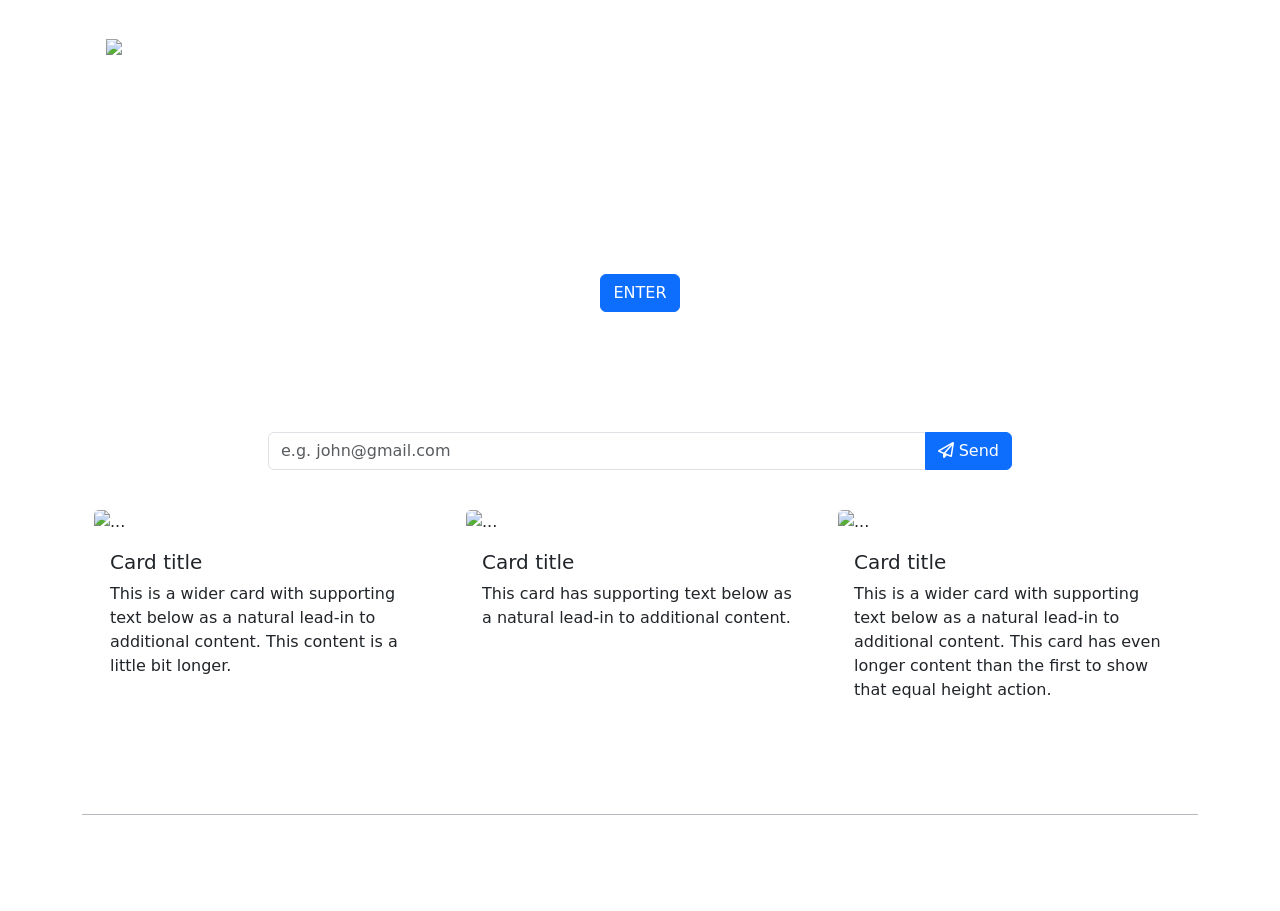
==== index.html @ 4162e0f7 "create index for website" ====
<!DOCTYPE html>
<html lang="en">
  <head>
    <meta charset="UTF-8" />
    <meta name="viewport" content="width=device-width, initial-scale=1.0" />
    <title>Document</title>
    <!-- Bootstrap Styles -->
    <link
      href="https://cdn.jsdelivr.net/npm/bootstrap@5.3.8/dist/css/bootstrap.min.css"
      rel="stylesheet"
      integrity="sha384-sRIl4kxILFvY47J16cr9ZwB07vP4J8+LH7qKQnuqkuIAvNWLzeN8tE5YBujZqJLB"
      crossorigin="anonymous"
    />

    <!-- 5. Import Custom Stylesheet -->
    <link rel="stylesheet" href="styles/styles.css" />

    <!-- Use FontAwesome Icons -->
    <link
      rel="stylesheet"
      href="https://cdnjs.cloudflare.com/ajax/libs/font-awesome/6.6.0/css/all.min.css"
      integrity="sha512-Kc323vGBEqzTmouAECnVceyQqyqdsSiqLQISBL29aUW4U/M7pSPA/gEUZQqv1cwx4OnYxTxve5UMg5GT6L4JJg=="
      crossorigin="anonymous"
      referrerpolicy="no-referrer"
    />
  </head>
  <body>
    <!-- This is where all the HTML tags reside -->

    <!-- 1. Container for site main nav and header (hero) -->
    <div class="container min-vh-75 p-4 fw-lighter">
      <!-- Navbar -->
      <!-- sm(higher tolerance) to xxl(lower tolerance) to react to view changes  -->
      <nav class="navbar navbar-expand-sm navbar-dark">
        <div class="container-fluid">
          <a class="navbar-brand" href="#">
            <!-- Site logo here -->
            <img src="img/logo-small.png" alt="Company Logo" />
          </a>
          <button
            class="navbar-toggler"
            type="button"
            data-bs-toggle="collapse"
            data-bs-target="#navbarNav"
            aria-controls="navbarNav"
            aria-expanded="false"
            aria-label="Toggle navigation"
          >
            <span class="navbar-toggler-icon"></span>
          </button>
          <div class="collapse navbar-collapse" id="navbarNav">
            <ul class="navbar-nav ms-auto">
              <li class="nav-item">
                <a
                  class="nav-link active text-nowrap"
                  aria-current="page"
                  href="#"
                  >Home</a
                >
              </li>
              <li class="nav-item">
                <a class="nav-link text-nowrap" href="#">About</a>
              </li>
              <li class="nav-item">
                <a class="nav-link text-nowrap" href="#">Contact</a>
              </li>
              <li class="nav-item">
                <a class="nav-link text-nowrap" href="#">Sign-in/Login</a>
              </li>
            </ul>
          </div>
        </div>
      </nav>

      <!-- Hero -->
      <header
        class="herobanner rounded-4 text-center mt-4 pt-2 pb-2 d-flex flex-column align-items-center justify-content-center"
      >
        <h1 class="display-1 text-white fw-lighter shadow-effects">
          Sole Runner
        </h1>

        <h4
          class="display-6 text-white fw-lighter shadow-effects text-uppercase"
        >
          Autumn Gear
        </h4>

        <a
          href="#"
          class="btn btn-primary btn-primary-shadow text-uppercase fw-light"
          >Enter</a
        >
      </header>
    </div>

    <!-- 2. Container for the newsletter form -->
    <div class="container mt-5">
      <!-- Set up the CTA to subcribe to the newsletter -->
      <div class="d-flex flex-column">
        <div class="col-md-8 mx-auto">
          <!-- Title -->
          <div class="text-white text-center fw-light pt-2 pb-2">
            Subscribe to our Newsletter:
          </div>
          <!-- Form to submit to subcribe to newsletter -->
          <form action="https//end-point-url.com" method="post">
            <!-- Input group to send email address -->
            <div class="input-group mb-3">
              <input
                type="text"
                class="form-control"
                placeholder="e.g. john@gmail.com"
                aria-label="Recipient’s email"
                aria-describedby="text-input"
              />
              <button class="btn btn-primary" type="button" id="button-addon2">
                <i class="fa-regular fa-paper-plane"></i>
                Send
              </button>
            </div>
          </form>
        </div>
      </div>
    </div>

    <!-- 3. Container for the card group -->
    <div class="container my-4">
      <div class="row row-cols-1 row-cols-md-3 g-4 mx-auto homepage-card">
        <div class="col">
          <div class="card h-100 border-0">
            <img src="img/comfort.jpg" class="card-img-top" alt="..." />
            <div class="card-body">
              <h5 class="card-title">Card title</h5>
              <p class="card-text">
                This is a wider card with supporting text below as a natural
                lead-in to additional content. This content is a little bit
                longer.
              </p>
            </div>
          </div>
        </div>
        <div class="col">
          <div class="card h-100 border-0">
            <img src="img/performance.jpg" class="card-img-top" alt="..." />
            <div class="card-body">
              <h5 class="card-title">Card title</h5>
              <p class="card-text">
                This card has supporting text below as a natural lead-in to
                additional content.
              </p>
            </div>
          </div>
        </div>
        <div class="col">
          <div class="card h-100 border-0">
            <img src="img/outdoor.jpg" class="card-img-top" alt="..." />
            <div class="card-body">
              <h5 class="card-title">Card title</h5>
              <p class="card-text">
                This is a wider card with supporting text below as a natural
                lead-in to additional content. This card has even longer content
                than the first to show that equal height action.
              </p>
            </div>
          </div>
        </div>
      </div>
    </div>

    <!-- 4. Footer for copyright information -->
    <!--     
    <footer class="text-white fw-lighter text-center py-3 border-top border-secondary border-opacity-50 mx-4">
      <div>
        &copy; 2025 Copyright.
        <a href="#" class="text-decoration-none text-white">
          Airstream &trade;. All rights reserved.
        </a>
      </div>
    </footer>
    -->

    <!-- Custom footer -->
    <div class="container">
      <footer class="py-3 my-4">
        <ul class="nav justify-content-center border-bottom border-secondary border-opacity-50 pb-3 mb-3">
          <li class="nav-item">
            <a href="#" class="nav-link px-2 text-white fw-lighter">Home</a>
          </li>
          <li class="nav-item">
            <a href="#" class="nav-link px-2 text-white fw-lighter">About</a>
          </li>
          <li class="nav-item">
            <a href="#" class="nav-link px-2 text-white fw-lighter">Contact</a>
          </li>
          <li class="nav-item">
            <a href="#" class="nav-link px-2 text-white fw-lighter">Sign-up/Login</a>
          </li>
        </ul>
        <p class="text-center text-white fw-lighter">&copy; 2025 Airstream &trade;. All rights reserved.</p>
      </footer>
    </div>

    <!-- Bootstrap Javascript Library -->
    <script
      src="https://cdn.jsdelivr.net/npm/bootstrap@5.3.8/dist/js/bootstrap.bundle.min.js"
      integrity="sha384-FKyoEForCGlyvwx9Hj09JcYn3nv7wiPVlz7YYwJrWVcXK/BmnVDxM+D2scQbITxI"
      crossorigin="anonymous"
    ></script>
  </body>
</html>
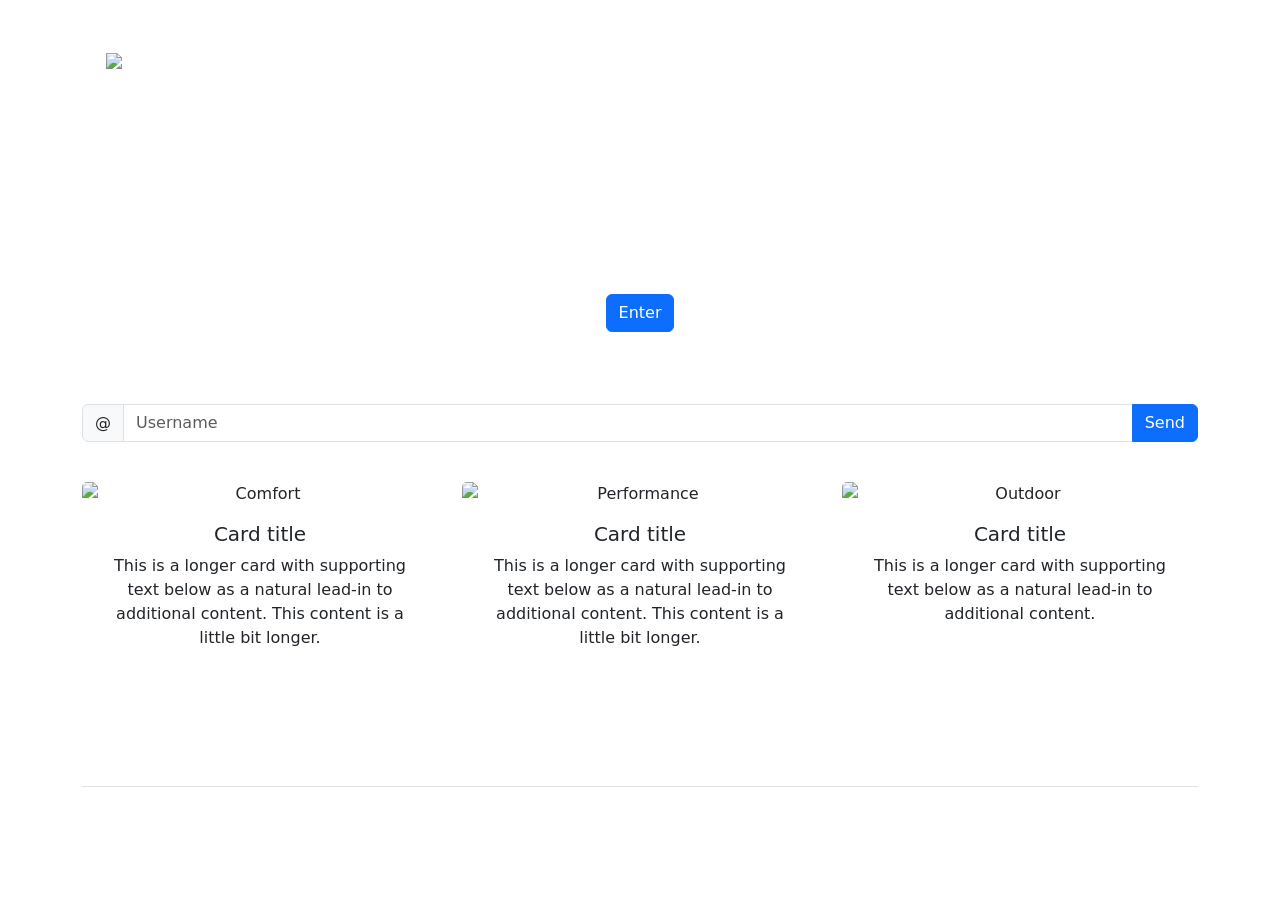
==== commit 25c08512: "update homepage" ====
--- a/index.html
+++ b/index.html
@@ -1,211 +1,161 @@
 <!DOCTYPE html>
 <html lang="en">
-  <head>
-    <meta charset="UTF-8" />
-    <meta name="viewport" content="width=device-width, initial-scale=1.0" />
-    <title>Document</title>
-    <!-- Bootstrap Styles -->
-    <link
-      href="https://cdn.jsdelivr.net/npm/bootstrap@5.3.8/dist/css/bootstrap.min.css"
-      rel="stylesheet"
-      integrity="sha384-sRIl4kxILFvY47J16cr9ZwB07vP4J8+LH7qKQnuqkuIAvNWLzeN8tE5YBujZqJLB"
-      crossorigin="anonymous"
-    />
 
-    <!-- 5. Import Custom Stylesheet -->
-    <link rel="stylesheet" href="styles/styles.css" />
+<head>
+  <meta charset="UTF-8" />
+  <meta name="viewport" content="width=device-width, initial-scale=1.0" />
+  <title>Airstream</title>
 
-    <!-- Use FontAwesome Icons -->
-    <link
-      rel="stylesheet"
-      href="https://cdnjs.cloudflare.com/ajax/libs/font-awesome/6.6.0/css/all.min.css"
-      integrity="sha512-Kc323vGBEqzTmouAECnVceyQqyqdsSiqLQISBL29aUW4U/M7pSPA/gEUZQqv1cwx4OnYxTxve5UMg5GT6L4JJg=="
-      crossorigin="anonymous"
-      referrerpolicy="no-referrer"
-    />
-  </head>
-  <body>
-    <!-- This is where all the HTML tags reside -->
+  <!-- Import Bootstrap 5's utility classes and components via its CDN -->
+  <link href="https://cdn.jsdelivr.net/npm/bootstrap@5.3.8/dist/css/bootstrap.min.css" rel="stylesheet"
+    integrity="sha384-sRIl4kxILFvY47J16cr9ZwB07vP4J8+LH7qKQnuqkuIAvNWLzeN8tE5YBujZqJLB" crossorigin="anonymous">
 
-    <!-- 1. Container for site main nav and header (hero) -->
-    <div class="container min-vh-75 p-4 fw-lighter">
-      <!-- Navbar -->
-      <!-- sm(higher tolerance) to xxl(lower tolerance) to react to view changes  -->
-      <nav class="navbar navbar-expand-sm navbar-dark">
-        <div class="container-fluid">
-          <a class="navbar-brand" href="#">
-            <!-- Site logo here -->
-            <img src="img/logo-small.png" alt="Company Logo" />
-          </a>
-          <button
-            class="navbar-toggler"
-            type="button"
-            data-bs-toggle="collapse"
-            data-bs-target="#navbarNav"
-            aria-controls="navbarNav"
-            aria-expanded="false"
-            aria-label="Toggle navigation"
-          >
+  <!-- Import fonts awesome stylesheet -->
+  <link rel="stylesheet" href="https://cdnjs.cloudflare.com/ajax/libs/font-awesome/6.6.0/css/all.min.css"
+    integrity="sha512-Kc323vGBEqzTmouAECnVceyQqyqdsSiqLQISBL29aUW4U/M7pSPA/gEUZQqv1cwx4OnYxTxve5UMg5GT6L4JJg=="
+    crossorigin="anonymous" referrerpolicy="no-referrer" />
+
+  <!-- Import custom stylesheet -->
+  <link rel="stylesheet" href="./styles/styles.css">
+
+</head>
+
+<body>
+
+  <!-- Container hosting the site main navigation, and header (aka "hero") Section -->
+  <div class="container min-vh-75 p-4 fw-lighter">
+    <!-- TODO Navbar -->
+    <nav class="navbar navbar-expand-lg navbar-dark">
+      <div class="container-fluid">
+        <a class="navbar-brand" href="#">
+          <!-- TODO Site Logo here -->
+          <img src="./img/logo-small.png" alt="Company Logo">
+          <button class="navbar-toggler" type="button" data-bs-toggle="collapse"
+            data-bs-target="#navbarSupportedContent" aria-controls="navbarSupportedContent" aria-expanded="false"
+            aria-label="Toggle navigation">
             <span class="navbar-toggler-icon"></span>
           </button>
-          <div class="collapse navbar-collapse" id="navbarNav">
+          <div class="collapse navbar-collapse" id="navbarSupportedContent">
             <ul class="navbar-nav ms-auto">
               <li class="nav-item">
-                <a
-                  class="nav-link active text-nowrap"
-                  aria-current="page"
-                  href="#"
-                  >Home</a
-                >
+                <a class="nav-link active" aria-current="page" href="./index.html">Home</a>
               </li>
               <li class="nav-item">
-                <a class="nav-link text-nowrap" href="#">About</a>
+                <a class="nav-link" href="#">About</a>
               </li>
               <li class="nav-item">
-                <a class="nav-link text-nowrap" href="#">Contact</a>
+                <a class="nav-link" href="./contact.html">Contact</a>
               </li>
               <li class="nav-item">
-                <a class="nav-link text-nowrap" href="#">Sign-in/Login</a>
+                <a class="nav-link" href="#">Sign-In/Login</a>
               </li>
             </ul>
           </div>
-        </div>
-      </nav>
 
-      <!-- Hero -->
-      <header
-        class="herobanner rounded-4 text-center mt-4 pt-2 pb-2 d-flex flex-column align-items-center justify-content-center"
-      >
-        <h1 class="display-1 text-white fw-lighter shadow-effects">
-          Sole Runner
-        </h1>
+          </li>
+          </li>
+          </ul>
+      </div>
+  </div>
+  </nav>
+  <!-- TODO Header (Hero Banner)-->
+  <header class="herobanner rounded-4 text-center d-flex flex-column align-items-center justify-content-center ">
 
-        <h4
-          class="display-6 text-white fw-lighter shadow-effects text-uppercase"
-        >
-          Autumn Gear
-        </h4>
+    <!-- TODO Header 1 title -->
+    <h1 class="display-1 text-white shadow-effects fw-lighter">Sole Runner </h1>
 
-        <a
-          href="#"
-          class="btn btn-primary btn-primary-shadow text-uppercase fw-light"
-          >Enter</a
-        >
-      </header>
-    </div>
+    <!-- TODO Subheader 4 -->
+    <h4 class="display-6 text-white fw-lighter shadow-effects text-uppercase">Autumn Gear</h4>
 
-    <!-- 2. Container for the newsletter form -->
-    <div class="container mt-5">
-      <!-- Set up the CTA to subcribe to the newsletter -->
+
+    <!-- TODO Link -->
+    <a class="btn btn-primary" href=""">Enter</a>
+  </div>
+
+  <!-- Container hosting the newsletter form -->
+   <div class=" container mt-5">
+      <!-- TODO Setup CTA to subscribe to newsletter -->
       <div class="d-flex flex-column">
-        <div class="col-md-8 mx-auto">
-          <!-- Title -->
-          <div class="text-white text-center fw-light pt-2 pb-2">
+
+        <div class="col-md-8-mx-auto">
+
+          <!-- TODO Title -->
+          <div class="text-white fw-lighte text-center">
             Subscribe to our Newsletter:
           </div>
-          <!-- Form to submit to subcribe to newsletter -->
-          <form action="https//end-point-url.com" method="post">
-            <!-- Input group to send email address -->
-            <div class="input-group mb-3">
-              <input
-                type="text"
-                class="form-control"
-                placeholder="e.g. john@gmail.com"
-                aria-label="Recipient’s email"
-                aria-describedby="text-input"
-              />
-              <button class="btn btn-primary" type="button" id="button-addon2">
-                <i class="fa-regular fa-paper-plane"></i>
-                Send
-              </button>
+          <!-- TODO Form to submit the newsletter -->
+          <div class="input-group mb-3">
+            <span class="input-group-text" id="basic-addon1">@</span>
+            <input type="text" class="form-control" placeholder="Username" aria-label="Username"
+              aria-describedby="basic-addon1">
+            <button class="btn btn-primary" type="submit">Send</button>
+          </div>
+          <!-- Footer hosting copyright information -->
+
+          <!-- Import Bootstrap 5's javascript library via its CDN -->
+          <script src=" https://cdn.jsdelivr.net/npm/bootstrap@5.3.8/dist/js/bootstrap.bundle.min.js"
+            integrity="sha384-FKyoEForCGlyvwx9Hj09JcYn3nv7wiPVlz7YYwJrWVcXK/BmnVDxM+D2scQbITxI" crossorigin="anonymous">
+            </script>
+          <diff class="container">
+            <div class="row row-cols-1 row-cols-md-3 g-4">
+              <div class="col">
+                <div class="card h-100 border-0">
+                  <img src="./img/comfort.jpg" class="card-img-top" alt="Comfort">
+                  <div class="card-body">
+                    <h5 class="card-title">Card title</h5>
+                    <p class="card-text">
+                      This is a longer card with supporting text below as a natural lead-in to additional content.
+                      This content is a little bit longer.
+                    </p>
+                  </div>
+                </div>
+              </div>
+
+              <div class="col">
+                <div class="card h-100 border-0">
+                  <img src="./img/performance.jpg" class="card-img-top" alt="Performance">
+                  <div class="card-body">
+                    <h5 class="card-title">Card title</h5>
+                    <p class="card-text">
+                      This is a longer card with supporting text below as a natural lead-in to additional content.
+                      This content is a little bit longer.
+                    </p>
+                  </div>
+                </div>
+              </div>
+
+              <div class="col">
+                <div class="card h-100 border-0">
+                  <img src="./img/outdoor.jpg" class="card-img-top" alt="Outdoor">
+                  <div class="card-body">
+                    <h5 class="card-title">Card title</h5>
+                    <p class="card-text">
+                      This is a longer card with supporting text below as a natural lead-in to additional content.
+                    </p>
+                  </div>
+                </div>
+              </div>
+
             </div>
-          </form>
         </div>
       </div>
-    </div>
+      </div>
+      </div>
+      </diff>
+</body>
+<div class="container">
+  <footer class="py-3 my-4">
+    <ul class="nav justify-content-center border-bottom pb-3 mb-3">
+      <li class="nav-item"><a href="./index.html" class="nav-link px-2 fw-lighter text-white">Home</a></li>
+      <li class="nav-item" <li class="nav-item"><a href="#" class="nav-link px-2 fw-lighter text-white">Features</a>
+      </li>
+      <li class="nav-item" <li class="nav-item"><a href="#" class="nav-link px-2 fw-lighter text-white">Pricing</a></li>
+      <li class="nav-item" <li class="nav-item"><a href="#" class="nav-link px-2 fw-lighter text-white">FAQs</a></li>
+      <li class="nav-item" <li class="nav-item"><a href="#" class="nav-link px-2 fw-lighter text-white">About</a></li>
+      <li class="nav-item" </ul>
+        <p class="text-center fw-lighter text-white">&copy; Airstream & Trade;. All rights reserved</p>
+  </footer>
 
-    <!-- 3. Container for the card group -->
-    <div class="container my-4">
-      <div class="row row-cols-1 row-cols-md-3 g-4 mx-auto homepage-card">
-        <div class="col">
-          <div class="card h-100 border-0">
-            <img src="img/comfort.jpg" class="card-img-top" alt="..." />
-            <div class="card-body">
-              <h5 class="card-title">Card title</h5>
-              <p class="card-text">
-                This is a wider card with supporting text below as a natural
-                lead-in to additional content. This content is a little bit
-                longer.
-              </p>
-            </div>
-          </div>
-        </div>
-        <div class="col">
-          <div class="card h-100 border-0">
-            <img src="img/performance.jpg" class="card-img-top" alt="..." />
-            <div class="card-body">
-              <h5 class="card-title">Card title</h5>
-              <p class="card-text">
-                This card has supporting text below as a natural lead-in to
-                additional content.
-              </p>
-            </div>
-          </div>
-        </div>
-        <div class="col">
-          <div class="card h-100 border-0">
-            <img src="img/outdoor.jpg" class="card-img-top" alt="..." />
-            <div class="card-body">
-              <h5 class="card-title">Card title</h5>
-              <p class="card-text">
-                This is a wider card with supporting text below as a natural
-                lead-in to additional content. This card has even longer content
-                than the first to show that equal height action.
-              </p>
-            </div>
-          </div>
-        </div>
-      </div>
-    </div>
+</div>
 
-    <!-- 4. Footer for copyright information -->
-    <!--     
-    <footer class="text-white fw-lighter text-center py-3 border-top border-secondary border-opacity-50 mx-4">
-      <div>
-        &copy; 2025 Copyright.
-        <a href="#" class="text-decoration-none text-white">
-          Airstream &trade;. All rights reserved.
-        </a>
-      </div>
-    </footer>
-    -->
-
-    <!-- Custom footer -->
-    <div class="container">
-      <footer class="py-3 my-4">
-        <ul class="nav justify-content-center border-bottom border-secondary border-opacity-50 pb-3 mb-3">
-          <li class="nav-item">
-            <a href="#" class="nav-link px-2 text-white fw-lighter">Home</a>
-          </li>
-          <li class="nav-item">
-            <a href="#" class="nav-link px-2 text-white fw-lighter">About</a>
-          </li>
-          <li class="nav-item">
-            <a href="#" class="nav-link px-2 text-white fw-lighter">Contact</a>
-          </li>
-          <li class="nav-item">
-            <a href="#" class="nav-link px-2 text-white fw-lighter">Sign-up/Login</a>
-          </li>
-        </ul>
-        <p class="text-center text-white fw-lighter">&copy; 2025 Airstream &trade;. All rights reserved.</p>
-      </footer>
-    </div>
-
-    <!-- Bootstrap Javascript Library -->
-    <script
-      src="https://cdn.jsdelivr.net/npm/bootstrap@5.3.8/dist/js/bootstrap.bundle.min.js"
-      integrity="sha384-FKyoEForCGlyvwx9Hj09JcYn3nv7wiPVlz7YYwJrWVcXK/BmnVDxM+D2scQbITxI"
-      crossorigin="anonymous"
-    ></script>
-  </body>
-</html>
+</html>
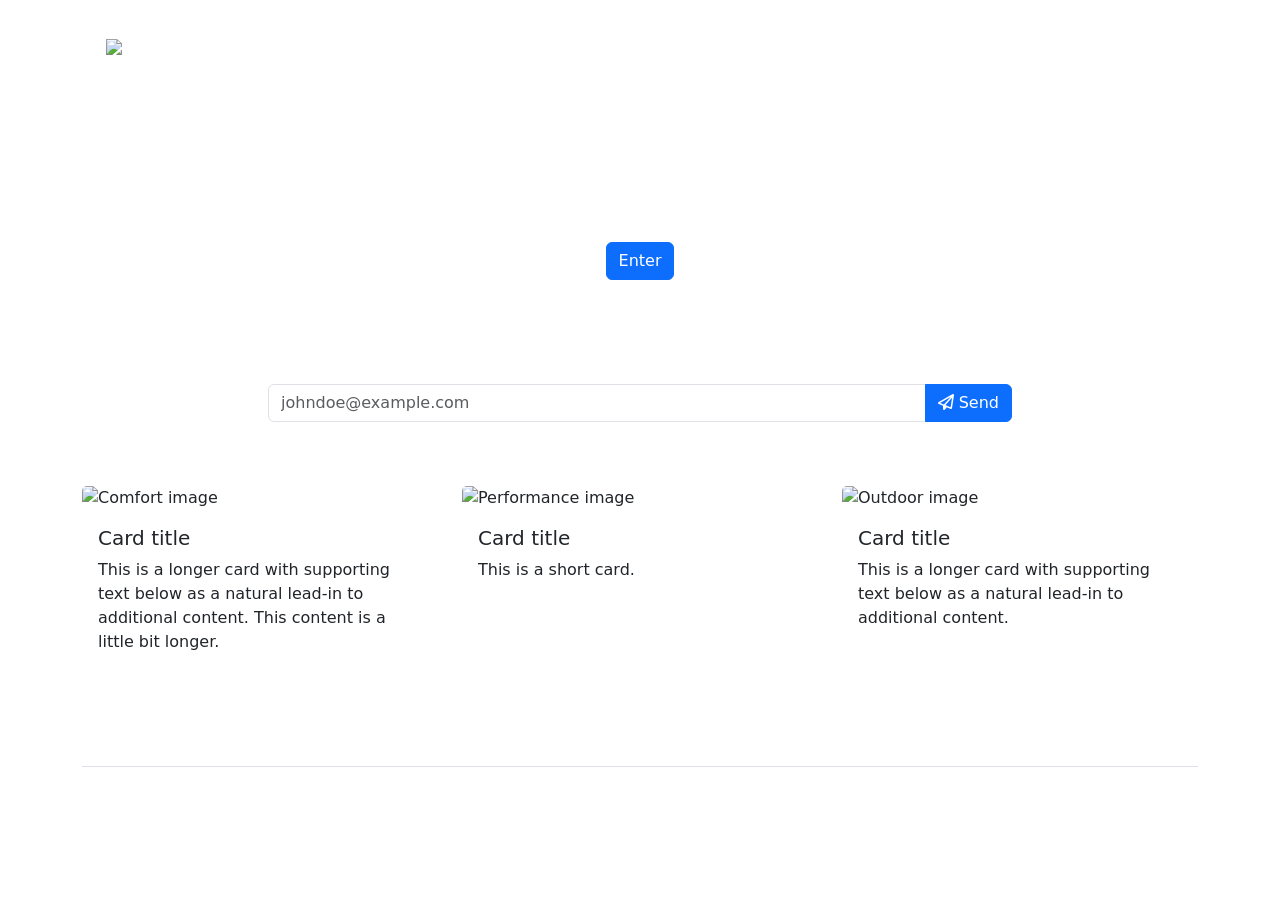
==== commit ecd21ab2: "update homepage" ====
--- a/index.html
+++ b/index.html
@@ -1,38 +1,49 @@
-<!DOCTYPE html>
+<!doctype html>
 <html lang="en">
+  <head>
+    <meta charset="UTF-8" />
+    <meta name="viewport" content="width=device-width, initial-scale=1.0" />
+    <title>Airstream</title>
 
-<head>
-  <meta charset="UTF-8" />
-  <meta name="viewport" content="width=device-width, initial-scale=1.0" />
-  <title>Airstream</title>
+    <!-- Import Bootstrap 5's utility classes and components via its CDN -->
+    <link
+      href="https://cdn.jsdelivr.net/npm/bootstrap@5.3.8/dist/css/bootstrap.min.css"
+      rel="stylesheet"
+      integrity="sha384-sRIl4kxILFvY47J16cr9ZwB07vP4J8+LH7qKQnuqkuIAvNWLzeN8tE5YBujZqJLB"
+      crossorigin="anonymous"
+    />
 
-  <!-- Import Bootstrap 5's utility classes and components via its CDN -->
-  <link href="https://cdn.jsdelivr.net/npm/bootstrap@5.3.8/dist/css/bootstrap.min.css" rel="stylesheet"
-    integrity="sha384-sRIl4kxILFvY47J16cr9ZwB07vP4J8+LH7qKQnuqkuIAvNWLzeN8tE5YBujZqJLB" crossorigin="anonymous">
+    <!-- Import fonts awesome stylesheet -->
+    <link
+      rel="stylesheet"
+      href="https://cdnjs.cloudflare.com/ajax/libs/font-awesome/6.6.0/css/all.min.css"
+      integrity="sha512-Kc323vGBEqzTmouAECnVceyQqyqdsSiqLQISBL29aUW4U/M7pSPA/gEUZQqv1cwx4OnYxTxve5UMg5GT6L4JJg=="
+      crossorigin="anonymous"
+      referrerpolicy="no-referrer"
+    />
 
-  <!-- Import fonts awesome stylesheet -->
-  <link rel="stylesheet" href="https://cdnjs.cloudflare.com/ajax/libs/font-awesome/6.6.0/css/all.min.css"
-    integrity="sha512-Kc323vGBEqzTmouAECnVceyQqyqdsSiqLQISBL29aUW4U/M7pSPA/gEUZQqv1cwx4OnYxTxve5UMg5GT6L4JJg=="
-    crossorigin="anonymous" referrerpolicy="no-referrer" />
-
-  <!-- Import custom stylesheet -->
-  <link rel="stylesheet" href="./styles/styles.css">
-
-</head>
-
-<body>
-
-  <!-- Container hosting the site main navigation, and header (aka "hero") Section -->
-  <div class="container min-vh-75 p-4 fw-lighter">
-    <!-- TODO Navbar -->
-    <nav class="navbar navbar-expand-lg navbar-dark">
-      <div class="container-fluid">
-        <a class="navbar-brand" href="#">
-          <!-- TODO Site Logo here -->
-          <img src="./img/logo-small.png" alt="Company Logo">
-          <button class="navbar-toggler" type="button" data-bs-toggle="collapse"
-            data-bs-target="#navbarSupportedContent" aria-controls="navbarSupportedContent" aria-expanded="false"
-            aria-label="Toggle navigation">
+    <!-- Import custom stylesheet -->
+    <link rel="stylesheet" href="./styles/styles.css" />
+  </head>
+  <body>
+    <!-- Container hosting the site main navigation, and header (aka "hero") Section -->
+    <div class="container min-vh-75 p-4 fw-lighter">
+      <!-- TODO Navbar -->
+      <nav class="navbar navbar-expand-sm navbar-dark">
+        <div class="container-fluid">
+          <a class="navbar-brand" href="#">
+            <!-- TODO Site Logo here -->
+            <img src="./img/logo-small.png" alt="Company Logo" />
+          </a>
+          <button
+            class="navbar-toggler"
+            type="button"
+            data-bs-toggle="collapse"
+            data-bs-target="#navbarSupportedContent"
+            aria-controls="navbarSupportedContent"
+            aria-expanded="false"
+            aria-label="Toggle navigation"
+          >
             <span class="navbar-toggler-icon"></span>
           </button>
           <div class="collapse navbar-collapse" id="navbarSupportedContent">
@@ -47,115 +58,140 @@
                 <a class="nav-link" href="./contact.html">Contact</a>
               </li>
               <li class="nav-item">
-                <a class="nav-link" href="#">Sign-In/Login</a>
+                <a class="nav-link text-nowrap" href="#">Sign-in / Login</a>
               </li>
             </ul>
           </div>
+        </div>
+      </nav>
+      <!-- TODO Header (Hero banner) -->
+      <header
+        class="herobanner rounded-4 text-center d-flex flex-column align-items-center justify-content-center"
+      >
+        <!-- TODO Header 1 title -->
+        <h1 class="display-1 text-white shadow-effects fw-lighter">
+          Sole Runner
+        </h1>
 
-          </li>
-          </li>
-          </ul>
-      </div>
-  </div>
-  </nav>
-  <!-- TODO Header (Hero Banner)-->
-  <header class="herobanner rounded-4 text-center d-flex flex-column align-items-center justify-content-center ">
+        <!-- TODO Subheader 4 -->
+        <h4
+          class="display-6 text-white fw-lighter shadow-effects text-uppercase"
+        >
+          Autumn Gear
+        </h4>
 
-    <!-- TODO Header 1 title -->
-    <h1 class="display-1 text-white shadow-effects fw-lighter">Sole Runner </h1>
+        <!-- TODO Link -->
+        <a class="btn btn-primary btn-primary-shadow" href="">Enter</a>
+      </header>
+    </div>
 
-    <!-- TODO Subheader 4 -->
-    <h4 class="display-6 text-white fw-lighter shadow-effects text-uppercase">Autumn Gear</h4>
-
-
-    <!-- TODO Link -->
-    <a class="btn btn-primary" href=""">Enter</a>
-  </div>
-
-  <!-- Container hosting the newsletter form -->
-   <div class=" container mt-5">
+    <!-- Container hosting the newsletter form -->
+    <div class="container mt-5">
       <!-- TODO Setup CTA to subscribe to newsletter -->
       <div class="d-flex flex-column">
-
-        <div class="col-md-8-mx-auto">
-
+        <div class="col-md-8 mx-auto">
           <!-- TODO Title -->
-          <div class="text-white fw-lighte text-center">
+          <div class="text-white fw-lighter text-center mb-2">
             Subscribe to our Newsletter:
           </div>
-          <!-- TODO Form to submit the newsletter -->
+
+          <!-- TODO Form to submit the newsleter -->
           <div class="input-group mb-3">
-            <span class="input-group-text" id="basic-addon1">@</span>
-            <input type="text" class="form-control" placeholder="Username" aria-label="Username"
-              aria-describedby="basic-addon1">
-            <button class="btn btn-primary" type="submit">Send</button>
+            <input
+              type="text"
+              class="form-control"
+              placeholder="johndoe@example.com"
+              aria-label="Recipient’s username"
+              aria-describedby="basic-addon2"
+            />
+            <button class="btn btn-primary" id="basic-addon2">
+              <i class="fa-regular fa-paper-plane"></i>
+              Send
+            </button>
           </div>
-          <!-- Footer hosting copyright information -->
-
-          <!-- Import Bootstrap 5's javascript library via its CDN -->
-          <script src=" https://cdn.jsdelivr.net/npm/bootstrap@5.3.8/dist/js/bootstrap.bundle.min.js"
-            integrity="sha384-FKyoEForCGlyvwx9Hj09JcYn3nv7wiPVlz7YYwJrWVcXK/BmnVDxM+D2scQbITxI" crossorigin="anonymous">
-            </script>
-          <diff class="container">
-            <div class="row row-cols-1 row-cols-md-3 g-4">
-              <div class="col">
-                <div class="card h-100 border-0">
-                  <img src="./img/comfort.jpg" class="card-img-top" alt="Comfort">
-                  <div class="card-body">
-                    <h5 class="card-title">Card title</h5>
-                    <p class="card-text">
-                      This is a longer card with supporting text below as a natural lead-in to additional content.
-                      This content is a little bit longer.
-                    </p>
-                  </div>
-                </div>
-              </div>
-
-              <div class="col">
-                <div class="card h-100 border-0">
-                  <img src="./img/performance.jpg" class="card-img-top" alt="Performance">
-                  <div class="card-body">
-                    <h5 class="card-title">Card title</h5>
-                    <p class="card-text">
-                      This is a longer card with supporting text below as a natural lead-in to additional content.
-                      This content is a little bit longer.
-                    </p>
-                  </div>
-                </div>
-              </div>
-
-              <div class="col">
-                <div class="card h-100 border-0">
-                  <img src="./img/outdoor.jpg" class="card-img-top" alt="Outdoor">
-                  <div class="card-body">
-                    <h5 class="card-title">Card title</h5>
-                    <p class="card-text">
-                      This is a longer card with supporting text below as a natural lead-in to additional content.
-                    </p>
-                  </div>
-                </div>
-              </div>
-
-            </div>
         </div>
       </div>
+    </div>
+
+    <!-- Container hosting a card group component -->
+    <div class="container mt-5">
+      <div class="row row-cols-1 row-cols-md-3 g-4">
+        <div class="col">
+          <div class="card h-100 border-0">
+            <img
+              src="./img/comfort.jpg"
+              class="card-img-top"
+              alt="Comfort image"
+            />
+            <div class="card-body">
+              <h5 class="card-title">Card title</h5>
+              <p class="card-text">
+                This is a longer card with supporting text below as a natural
+                lead-in to additional content. This content is a little bit
+                longer.
+              </p>
+            </div>
+          </div>
+        </div>
+        <div class="col">
+          <div class="card h-100 border-0">
+            <img
+              src="./img/performance.jpg"
+              class="card-img-top"
+              alt="Performance image"
+            />
+            <div class="card-body">
+              <h5 class="card-title">Card title</h5>
+              <p class="card-text">This is a short card.</p>
+            </div>
+          </div>
+        </div>
+        <div class="col">
+          <div class="card h-100 border-0">
+            <img
+              src="./img/outdoor.jpg"
+              class="card-img-top"
+              alt="Outdoor image"
+            />
+            <div class="card-body">
+              <h5 class="card-title">Card title</h5>
+              <p class="card-text">
+                This is a longer card with supporting text below as a natural
+                lead-in to additional content.
+              </p>
+            </div>
+          </div>
+        </div>
       </div>
-      </div>
-      </diff>
-</body>
-<div class="container">
-  <footer class="py-3 my-4">
-    <ul class="nav justify-content-center border-bottom pb-3 mb-3">
-      <li class="nav-item"><a href="./index.html" class="nav-link px-2 fw-lighter text-white">Home</a></li>
-      <li class="nav-item" <li class="nav-item"><a href="#" class="nav-link px-2 fw-lighter text-white">Features</a>
-      </li>
-      <li class="nav-item" <li class="nav-item"><a href="#" class="nav-link px-2 fw-lighter text-white">Pricing</a></li>
-      <li class="nav-item" <li class="nav-item"><a href="#" class="nav-link px-2 fw-lighter text-white">FAQs</a></li>
-      <li class="nav-item" <li class="nav-item"><a href="#" class="nav-link px-2 fw-lighter text-white">About</a></li>
-      <li class="nav-item" </ul>
-        <p class="text-center fw-lighter text-white">&copy; Airstream & Trade;. All rights reserved</p>
-  </footer>
+    </div>
 
-</div>
+    <!-- Footer hosting copyright information -->
+    <div class="container">
+      <footer class="py-3 my-4">
+        <ul class="nav justify-content-center border-bottom pb-3 mb-3">
+          <li class="nav-item">
+            <a href="./index.html" class="nav-link px-2 text-white fw-lighter">Home</a>
+          </li>
+          <li class="nav-item">
+            <a href="#" class="nav-link px-2 text-white fw-lighter">About</a>
+          </li>
+          <li class="nav-item">
+            <a href="./contact.html" class="nav-link px-2 text-white fw-lighter">Contact</a>
+          </li>
+          <li class="nav-item">
+            <a href="#" class="nav-link px-2 text-white fw-lighter">Sign-in / Login</a>
+          </li>
+        </ul>
+        <p class="text-center fw-lighter text-white">&copy; Airstream &trade;. All rights reserved.</p>
+      </footer>
+    </div>
 
-</html>+    <!-- Import Bootstrap 5's javascript library via its CDN -->
+    <script
+      src="https://cdn.jsdelivr.net/npm/bootstrap@5.3.8/dist/js/bootstrap.bundle.min.js"
+      integrity="sha384-FKyoEForCGlyvwx9Hj09JcYn3nv7wiPVlz7YYwJrWVcXK/BmnVDxM+D2scQbITxI"
+      crossorigin="anonymous"
+    ></script>
+  </body>
+</html>
+ 
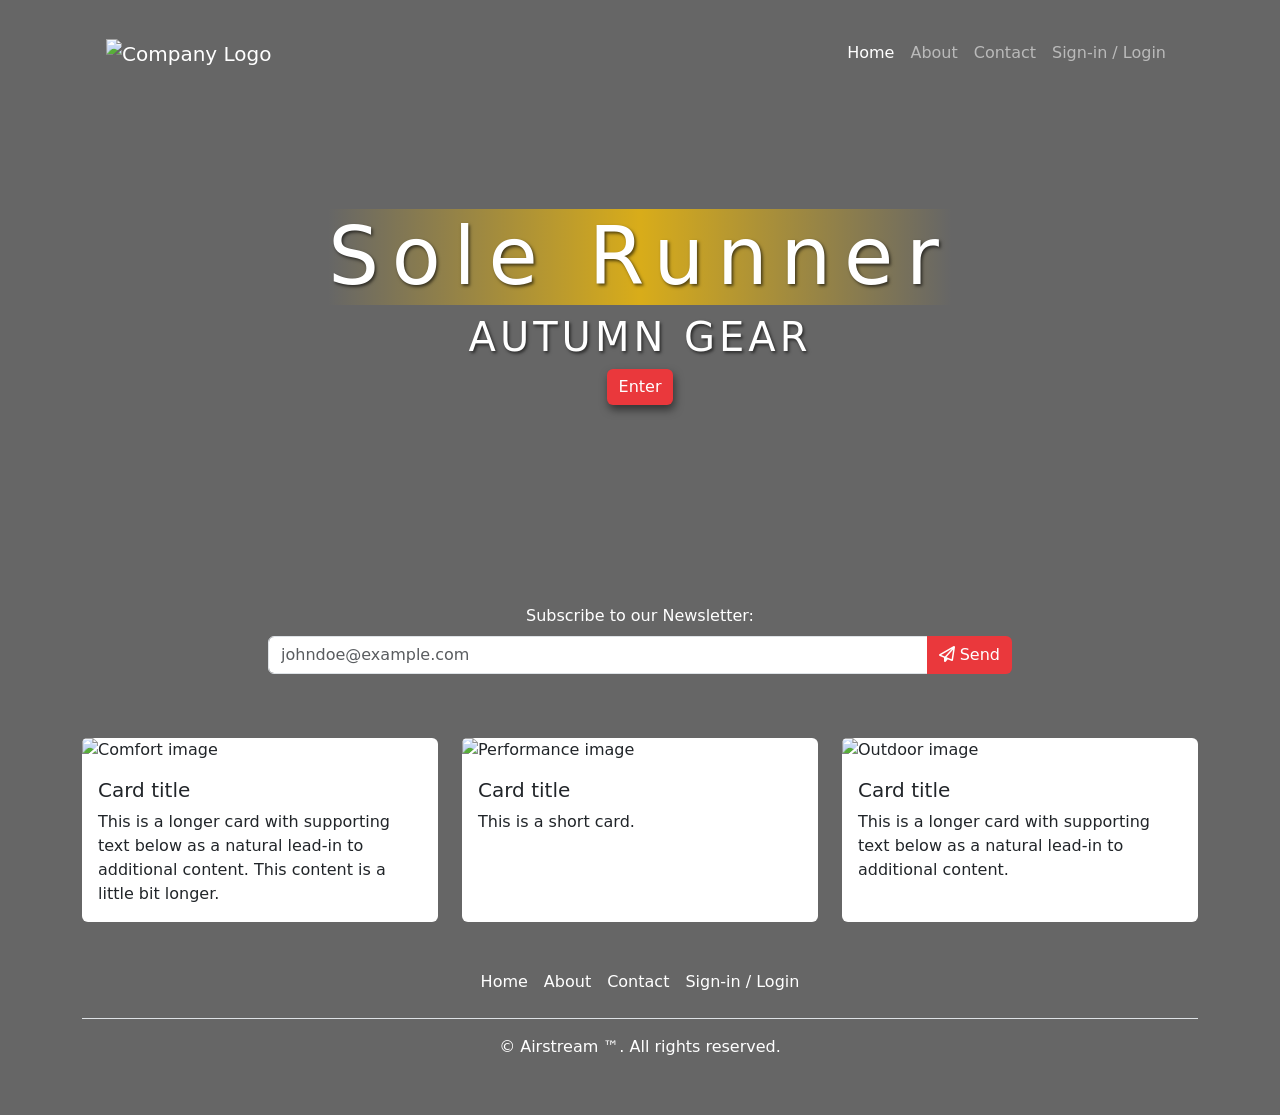
==== commit 5c1a9fd6: "update contact" ====
--- a/index.html
+++ b/index.html
@@ -96,6 +96,7 @@
           </div>
 
           <!-- TODO Form to submit the newsleter -->
+           <form name="contactform"
           <div class="input-group mb-3">
             <input
               type="text"
@@ -103,6 +104,7 @@
               placeholder="johndoe@example.com"
               aria-label="Recipient’s username"
               aria-describedby="basic-addon2"
+              aria-placeholder="name@example.com"
             />
             <button class="btn btn-primary" id="basic-addon2">
               <i class="fa-regular fa-paper-plane"></i>
--- a/styles/styles.css
+++ b/styles/styles.css
@@ -0,0 +1,86 @@
+/* universal settings */
+*,
+*::before,
+*::after {
+  margin: 0;
+  padding: 0;
+  box-sizing: border-box;
+  /* outline: 1px dashed #ffff20; */
+}
+
+html {
+  font-size: 16px;
+  /* 1 rem used on the page == 16px  */
+  font-family: "Poppins", sans-serif;
+}
+
+body {
+  background-image: url("../img/motorsport.png");
+  background-repeat: no-repeat;
+  background-position: top center;
+  background-size: cover;
+  background-attachment: fixed;
+  background-color: rgba(0, 0, 0, 0.6);
+  background-blend-mode: overlay;
+}
+
+/* 
+Bootstrap's style rules: .btn-primary has been overriden (below).
+The keyword !important declares higher priority over the specific style rules for .btn-primary.
+*/
+
+.btn-primary {
+  background-color: #ea383c !important;
+  border: none !important;
+}
+
+.btn-primary:hover {
+  background-color: rgba(234, 56, 59, 0.7) !important;
+  border: none !important;
+}
+
+
+.btn-primary-shadow {
+  box-shadow: .1rem .3rem .5rem rgba(0, 0, 0, 0.5);
+}
+
+/* banner colours */
+.herobanner {
+  min-height: 50dvh;
+  background-image: url("../img/sneaker.jpg");
+  background-position: center;
+  background-repeat: no-repeat;
+  background-size: cover;
+}
+
+.herobanner h1,
+.homebanner h4 {
+  letter-spacing: 0.8rem;
+}
+
+.herobanner h1 {
+  background: linear-gradient(to right, rgba(255, 255, 255, 0), rgba(255, 196, 0, 0.75), rgba(255, 255, 255, 0))
+}
+
+.shadow-effects {
+  color: transparent;
+  letter-spacing: .10em;
+  text-shadow: .1rem .1rem .2rem rgba(0, 0, 0, 0.6);
+}
+
+.bg-primary {
+  background-color: #ea383c !important;
+  border: none !important;
+}
+
+.homepage-card img {
+  width: 100%;
+  height: 10rem;
+  object-fit: cover;
+  background-size: cover;
+  background-position: center center;
+  background-repeat: no-repeat;
+  background-image: url("https://placehold.co/100x100/orange/white?text=Image Placeholder");
+  /* text-indent: -9999px; */
+  /* remove or comment out if all images are available */
+}
